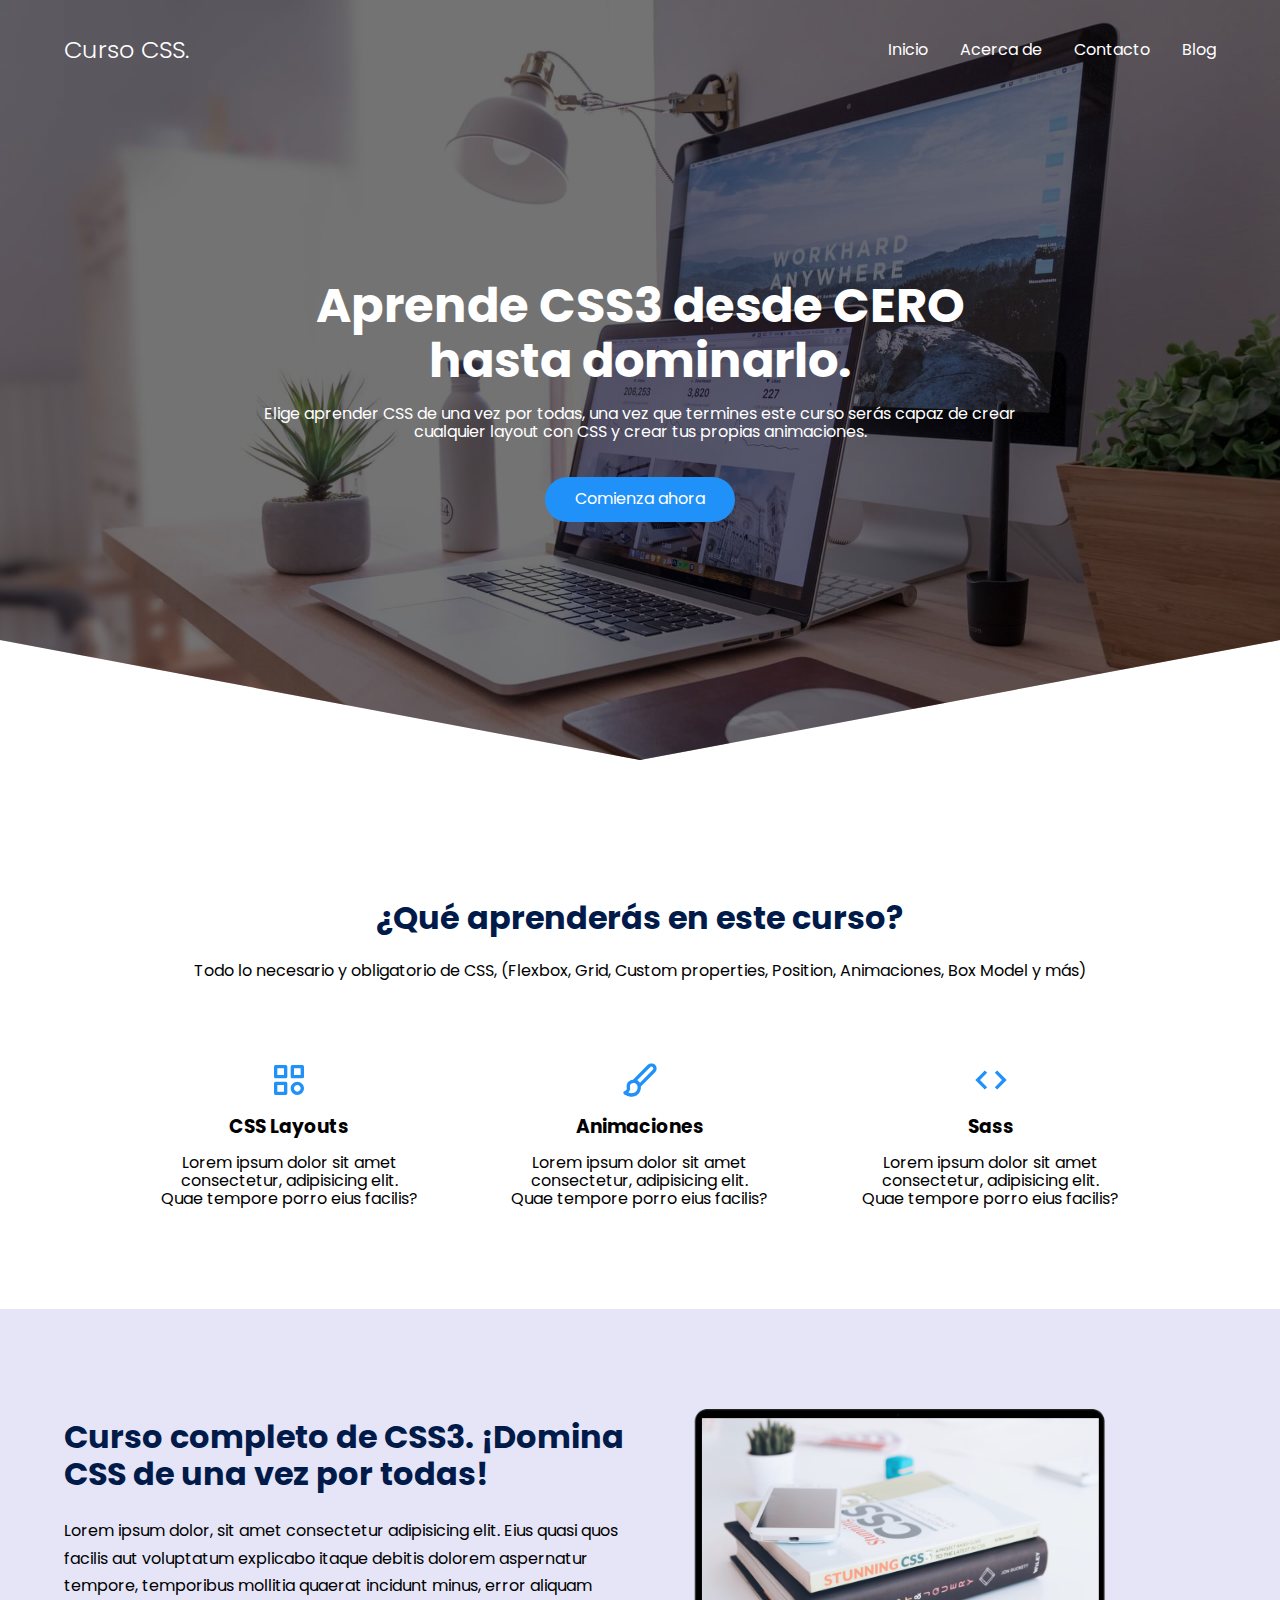
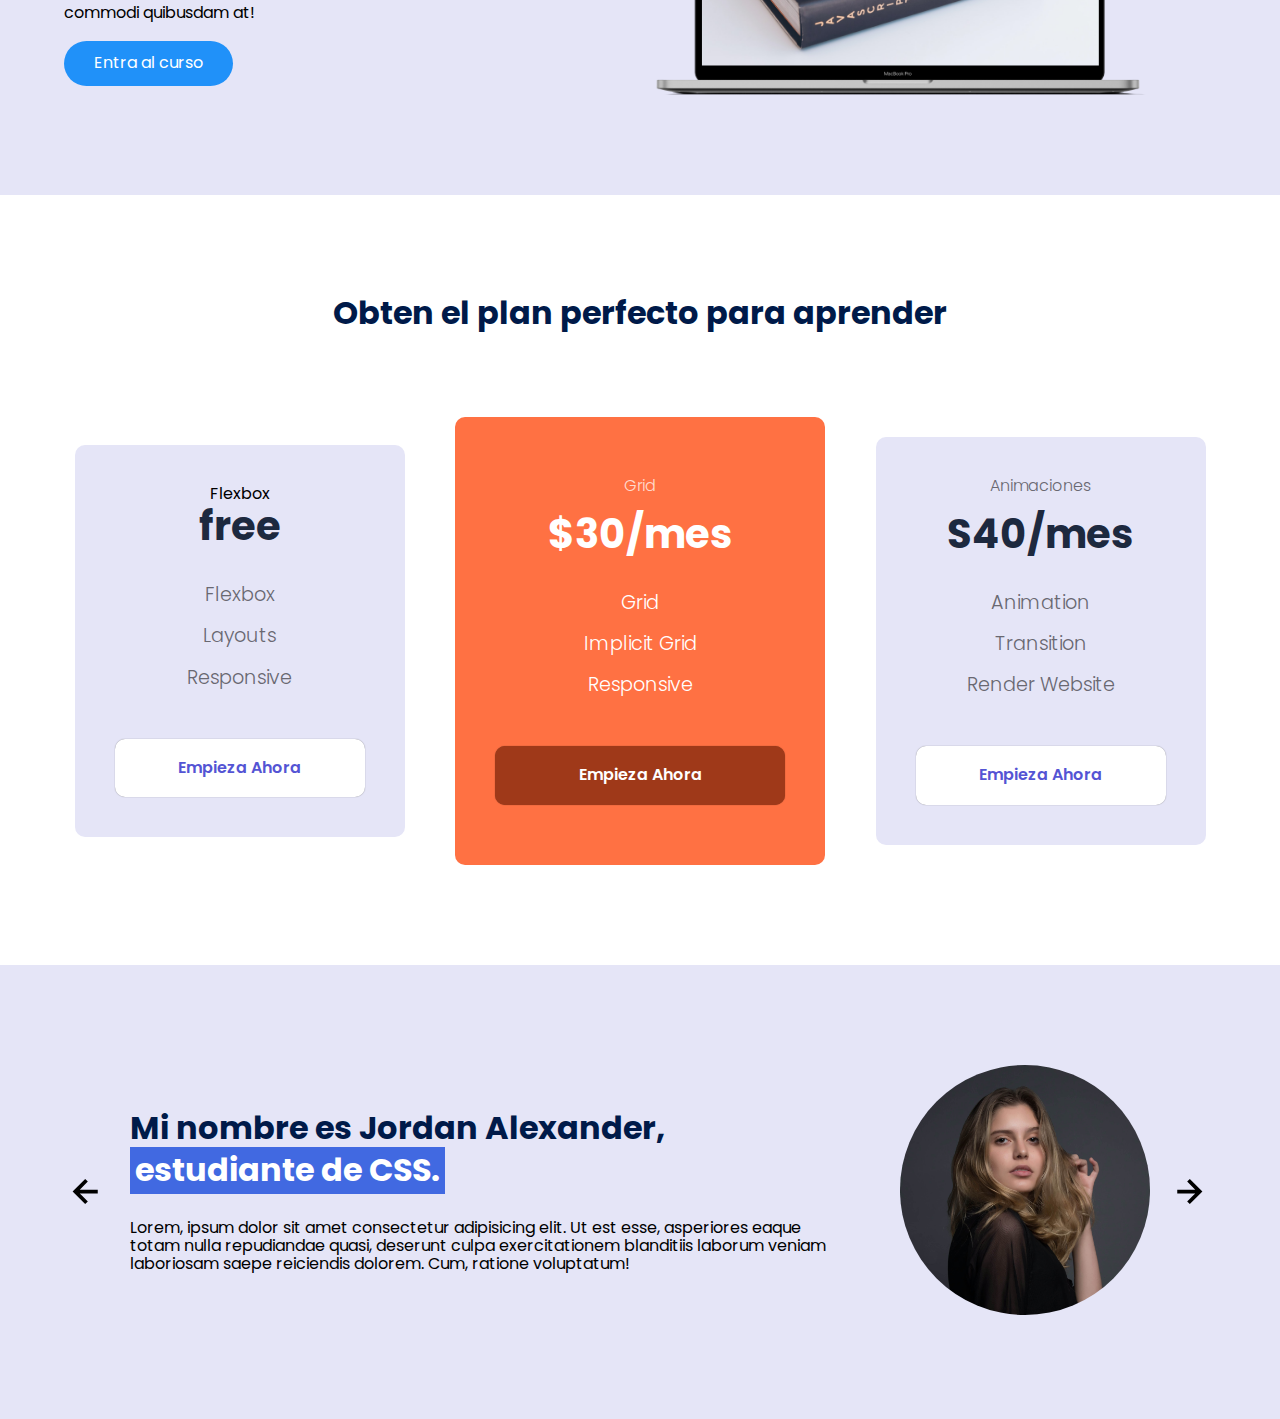
==== HTML/pagland/html/index.html @ 45f551f8 "Version ejemplo base" ====
<!DOCTYPE html>
<html lang="en">
<head>
    <meta charset="UTF-8">
    <meta name="viewport" content="width=device-width, initial-scale=1.0">
    <title>Curso Css</title>
    <link rel="shortcut icon" href="C:\Users\josel\OneDrive\Documentos\Desarrollo\HTML\pagland\images\favicon.png
" type="image/x-icon">
<link rel="stylesheet" href="..\css\nomalize.css">
<link rel="stylesheet" href="..\css\style.css">
</head>
<body>
    <header class="hero">
        <nav class="nav container">
            <div class="nav_logo">
                <h2 class="nav_title">Curso CSS.</h2>
            </div>

            <ul class="nav_link nav_link--menu">
                <li class="nav_items">
                    <a href="#" class="nav_links">Inicio</a>
                </li>
                <li class="nav_items">
                    <a href="#" class="nav_links">Acerca de</a>
                </li>
                <li class="nav_items">
                    <a href="#" class="nav_links">Contacto</a>
                </li>
                <li class="nav_items">
                    <a href="#" class="nav_links">Blog</a>
                </li>

                <img src="./images/close.svg" class="nav_close">
            </ul>

            <div class="nav_menu">
                <img src="./images/menu.svg" class="nav_img">
            </div>
        </nav>

        <section class="hero_container container">
            <h1 class="hero_title">Aprende CSS3 desde CERO hasta dominarlo.</h1>
            <p class="hero_paragraph">Elige aprender CSS de una vez por todas, una vez que termines este curso serás
                capaz de crear cualquier layout con CSS y crear tus propias animaciones.</p>
            <a href="#" class="cta">Comienza ahora</a>
        </section>
    </header>
    
    <main>
        
        <section class="container about">
            <h2 class="subtitle">¿Qué aprenderás en este curso?</h2>
            <p class="about__paragraph">Todo lo necesario y obligatorio de CSS, (Flexbox, Grid, Custom properties,
                Position, Animaciones, Box Model y más)</p>

            <div class="about_main">
                <article class="about_icons">
                    <img src="../images/shapes.svg" class="about_icon">
                    <h3 class="about__title">CSS Layouts</h3>
                    <p class="about__paragrah">Lorem ipsum dolor sit amet consectetur, adipisicing elit. Quae tempore
                        porro eius facilis?</p>
                </article>

                <article class="about_icons">
                    <img src="../images/paint.svg" class="about_icon">
                    <h3 class="about_title">Animaciones</h3>
                    <p class="about_paragrah">Lorem ipsum dolor sit amet consectetur, adipisicing elit. Quae tempore
                        porro eius facilis?</p>
                </article>

                <article class="about_icons">
                    <img src="../images/code.svg" class="about_icon">
                    <h3 class="about__title">Sass</h3>
                    <p class="about__paragrah">Lorem ipsum dolor sit amet consectetur, adipisicing elit. Quae tempore
                        porro eius facilis?</p>
                </article>
            </div>
        </section>
        <section class="knowledge">
            <div class="knowledge_container container">
                <div class="knowledege_texts">
                    <h2 class="subtitle">Curso completo de CSS3. ¡Domina CSS de una vez por todas!</h2>
                    <p class="knowledge_paragraph">Lorem ipsum dolor, sit amet consectetur adipisicing elit.
                         Eius quasi quos facilis aut voluptatum explicabo itaque debitis dolorem aspernatur 
                         tempore, temporibus mollitia quaerat incidunt minus, error aliquam commodi quibusdam at!</p>
                         <a href="#" class="cta">Entra al curso</a>
                </div>
                <section class="knowledge_picture">
                    <img src="..\images\macbook.png" alt="" class="knowledge_img">
                </section>
            </div>
        </section>

        <section class="price container">
            <h2 class="subtitle">Obten el plan perfecto para aprender</h2>
            <div class="price_table">
                <div class="price_element">
                    <p class="price">Flexbox</p>
                    <h3 class="price_price">free</h3>

                    <div class="price_items">
                        <p class="price_feature">Flexbox</p>
                        <p class="price_feature">Layouts</p>
                        <p class="price_feature">Responsive</p>

                    </div>
                    <a href="#" class="price_cta">Empieza Ahora</a>
                </div>

                <div class="price_element price_element_best">
                    <p class="price_name">Grid</p>
                    <h3 class="price_price">$30/mes</h3>

                    <div class="price_items">
                        <p class="price_feature">Grid</p>
                        <p class="price_feature">Implicit Grid</p>
                        <p class="price_feature">Responsive</p>

                    </div>
                    <a href="#" class="price_cta">Empieza Ahora</a>
                </div>

                <div class="price_element">
                    <p class="price_name">Animaciones</p>
                    <h3 class="price_price">S40/mes</h3>

                    <div class="price_items">
                        <p class="price_feature">Animation</p>
                        <p class="price_feature">Transition</p>
                        <p class="price_feature">Render Website</p>

                    </div>
                    <a href="#" class="price_cta">Empieza Ahora</a>
                </div>


            </div>
        </section>

        <section class="testimony">
            <div class="testimony_container container">
                <img src="../images/leftarrow.svg" class="testimony_arrow" id="before">

                <section class="testimony_body testimony_body--show" data-id="1">
                    <div class="testimony_texts">
                        <h2 class="subtitle">Mi nombre es Jordan Alexander, <span class="testimony_course">estudiante
                                de CSS.</span></h2>
                        <p class="testimony_review">Lorem, ipsum dolor sit amet consectetur adipisicing elit. Ut est
                            esse, asperiores eaque totam nulla repudiandae quasi, deserunt culpa exercitationem
                            blanditiis laborum veniam laboriosam saepe reiciendis dolorem. Cum, ratione voluptatum!</p>
                    </div>

                    <figure class="testimony_picture">
                        <img src="../images/face.jpg" class="testimony_img">
                    </figure>
                </section>

                <section class="testimony_body" data-id="2">
                    <div class="testimony_texts">
                        <h2 class="subtitle">Mi nombre es Alejandra Perez, <span class="testimony_course">estudiante de
                                CSS.</span></h2>
                        <p class="testimony_review">Lorem, ipsum dolor sit amet consectetur adipisicing elit. Ut est
                            esse, asperiores eaque laborum veniam laboriosam saepe reiciendis dolorem. Cum, ratione
                            voluptatum!</p>
                    </div>

                    <figure class="testimony_picture">
                        <img src="../images/face2.jpg" class="testimony_img">
                    </figure>
                </section>

                <section class="testimony_body" data-id="3">
                    <div class="testimony_texts">
                        <h2 class="subtitle">Mi nombre es Karen Arteaga, <span class="testimony_course">estudiante de
                                CSS.</span></h2>
                        <p class="testimony_review">Lorem, ipsum dolor sit amet consectetur adipisicing elit. Ut est
                            esse, niam laboriosam saepe reiciendis dolorem. Cum, ratione voluptatum!</p>
                    </div>

                    <figure class="testimony_picture">
                        <img src="../images/face3.jpg" class="testimony_img">
                    </figure>
                </section>

                <section class="testimony_body" data-id="4">
                    <div class="testimony_texts">
                        <h2 class="subtitle">Mi nombre es Kevin Ramirez, <span class="testimony_course">estudiante de
                                CSS.</span></h2>
                        <p class="testimony_review">Lorem, ipsum dolor sit amet consectetur adipisicing elit. Ut est
                            esse, niam laboriosam saepe reiciendis dolorem. Cum, ratione voluptatum!</p>
                    </div>

                    <figure class="testimony_picture">
                        <img src="../images/face4.jpg" class="testimony_img">
                    </figure>
                </section>


                <img src="../images/rightarrow.svg" class="testimony_arrow" id="next">
            </div>
        </section>
    </main>
</body>
</html>
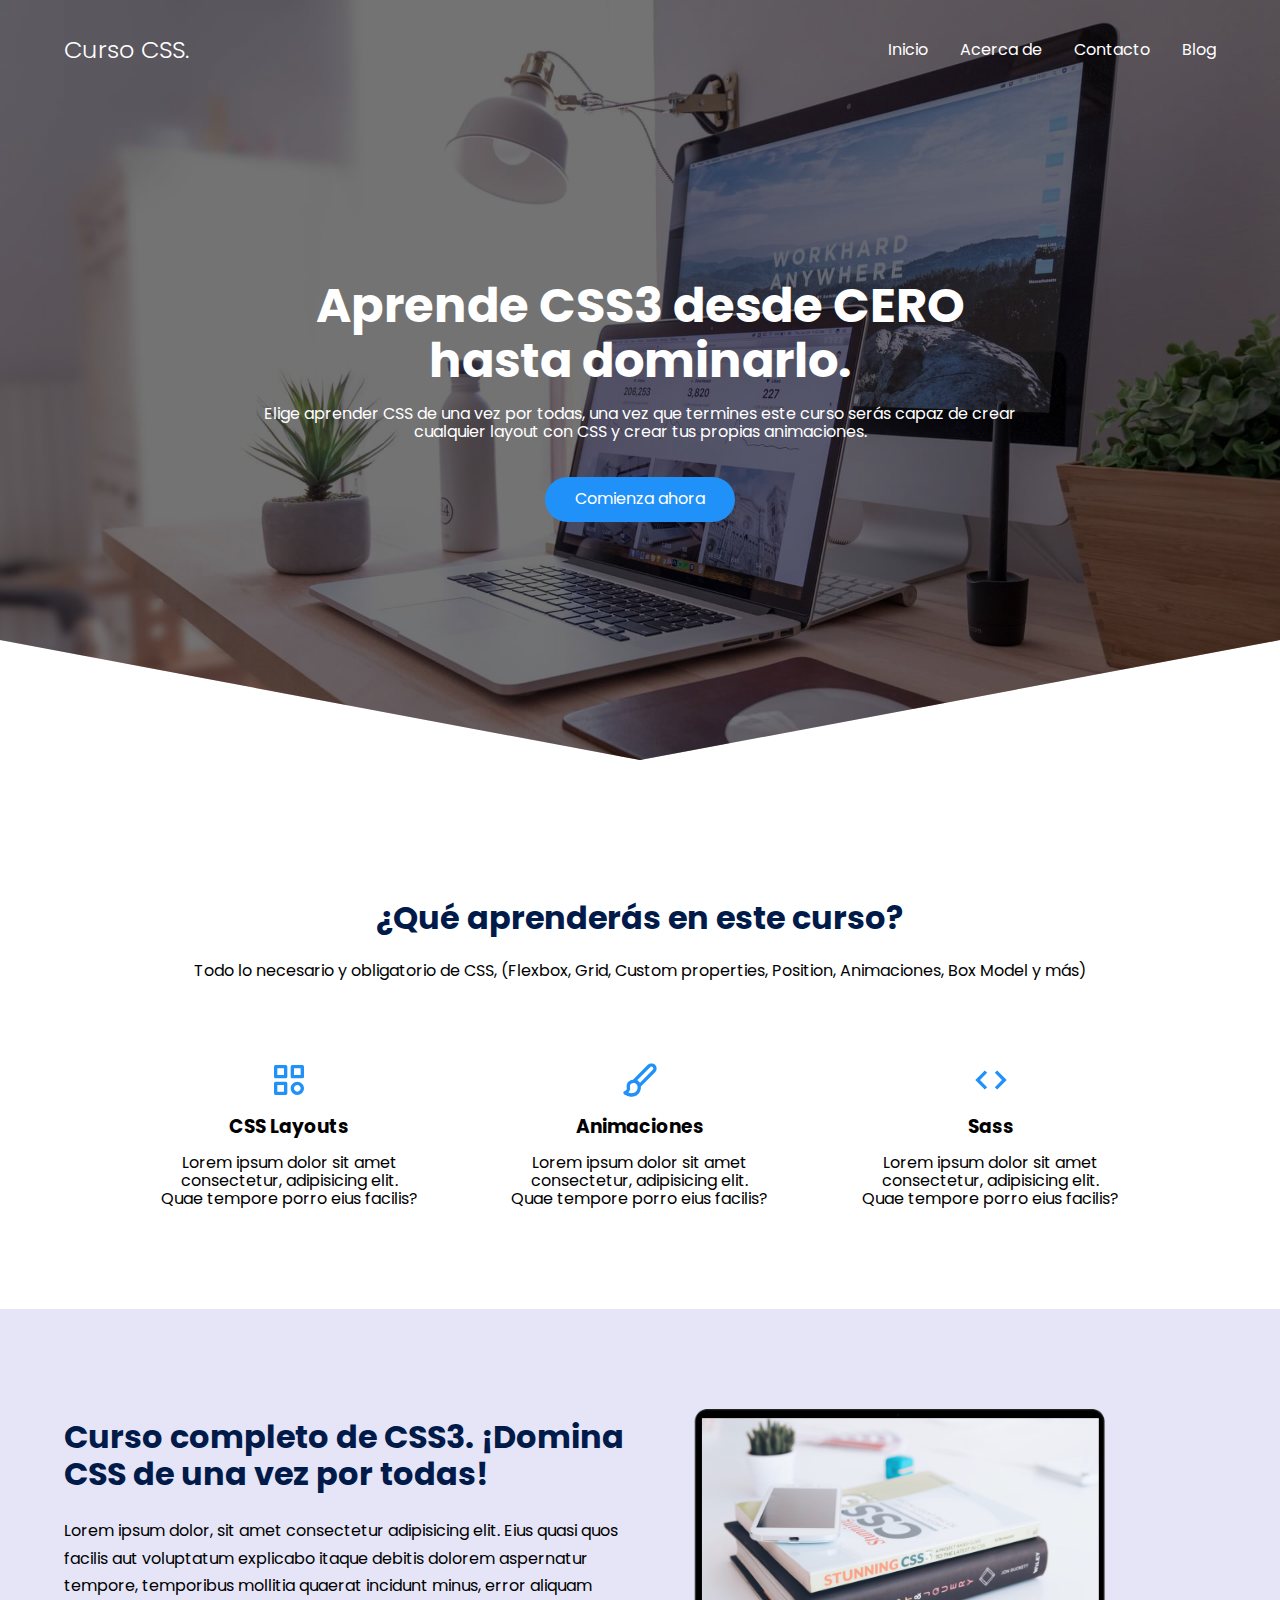
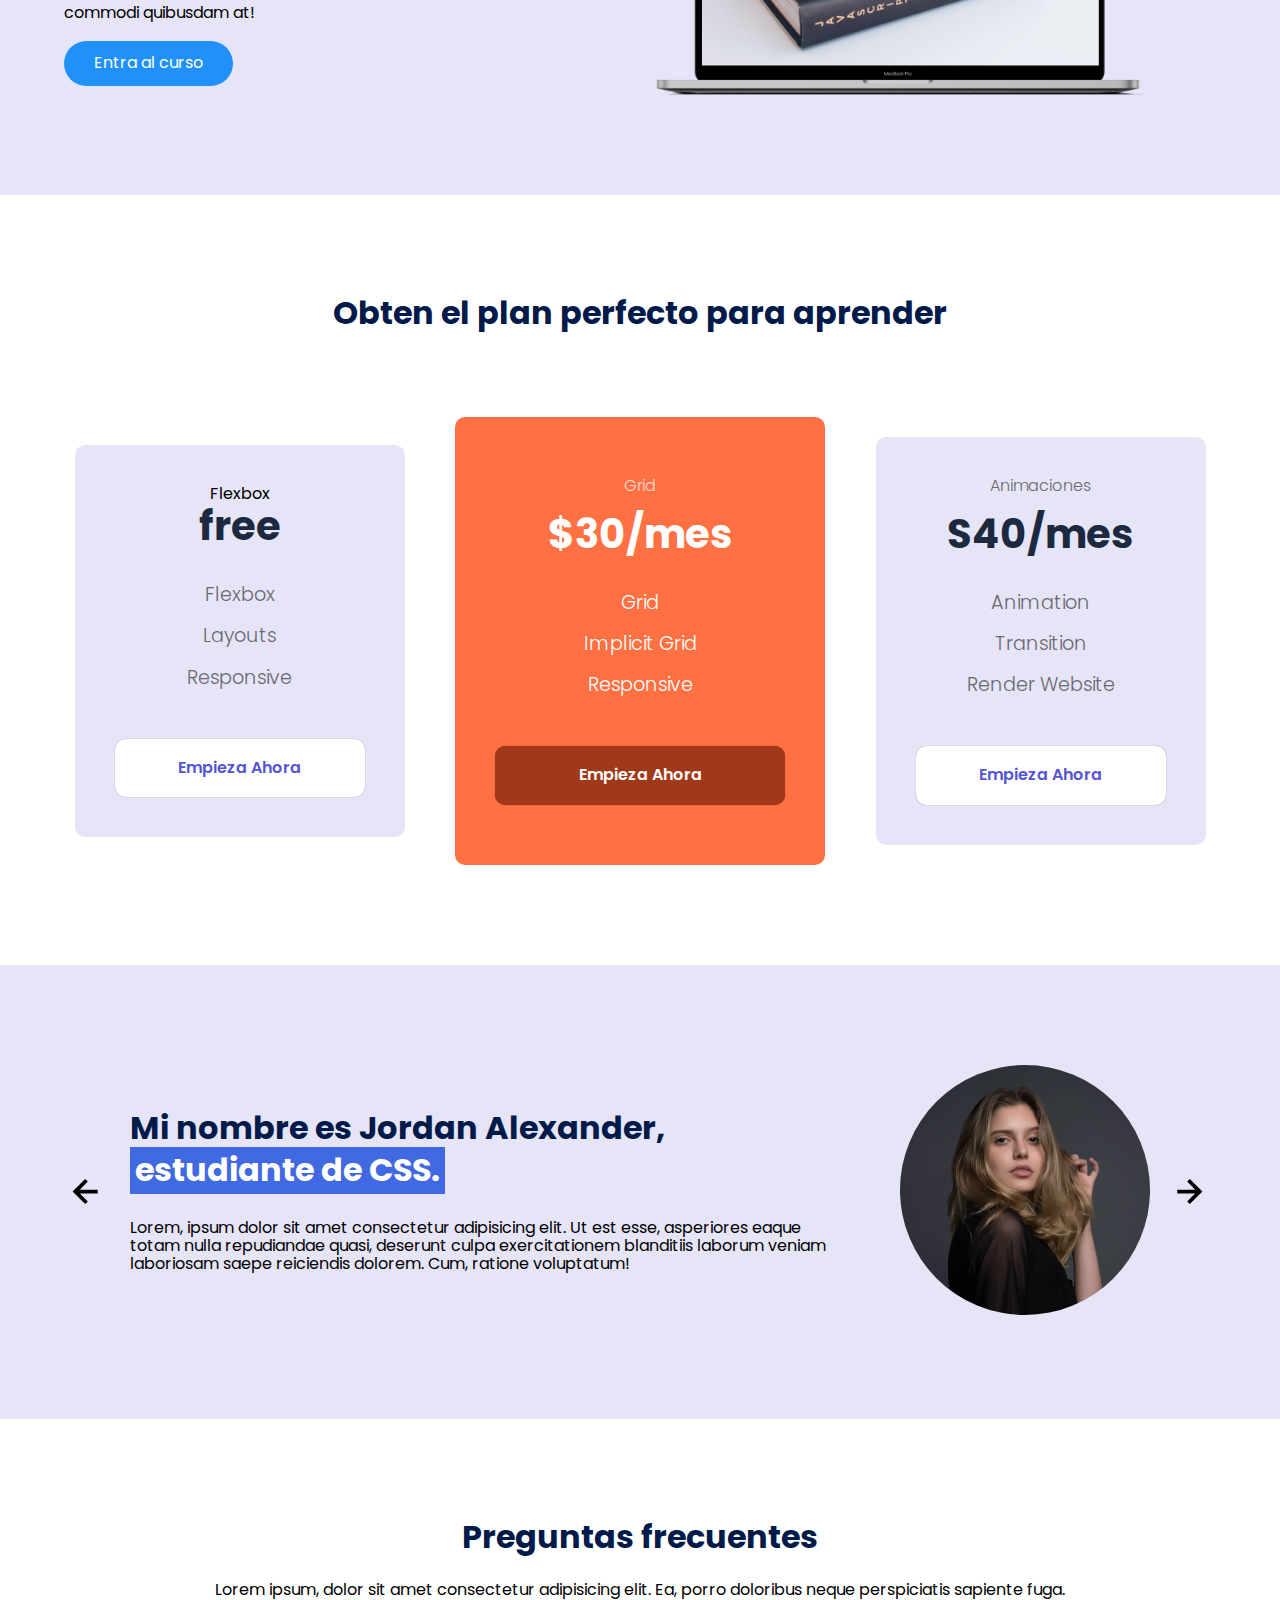
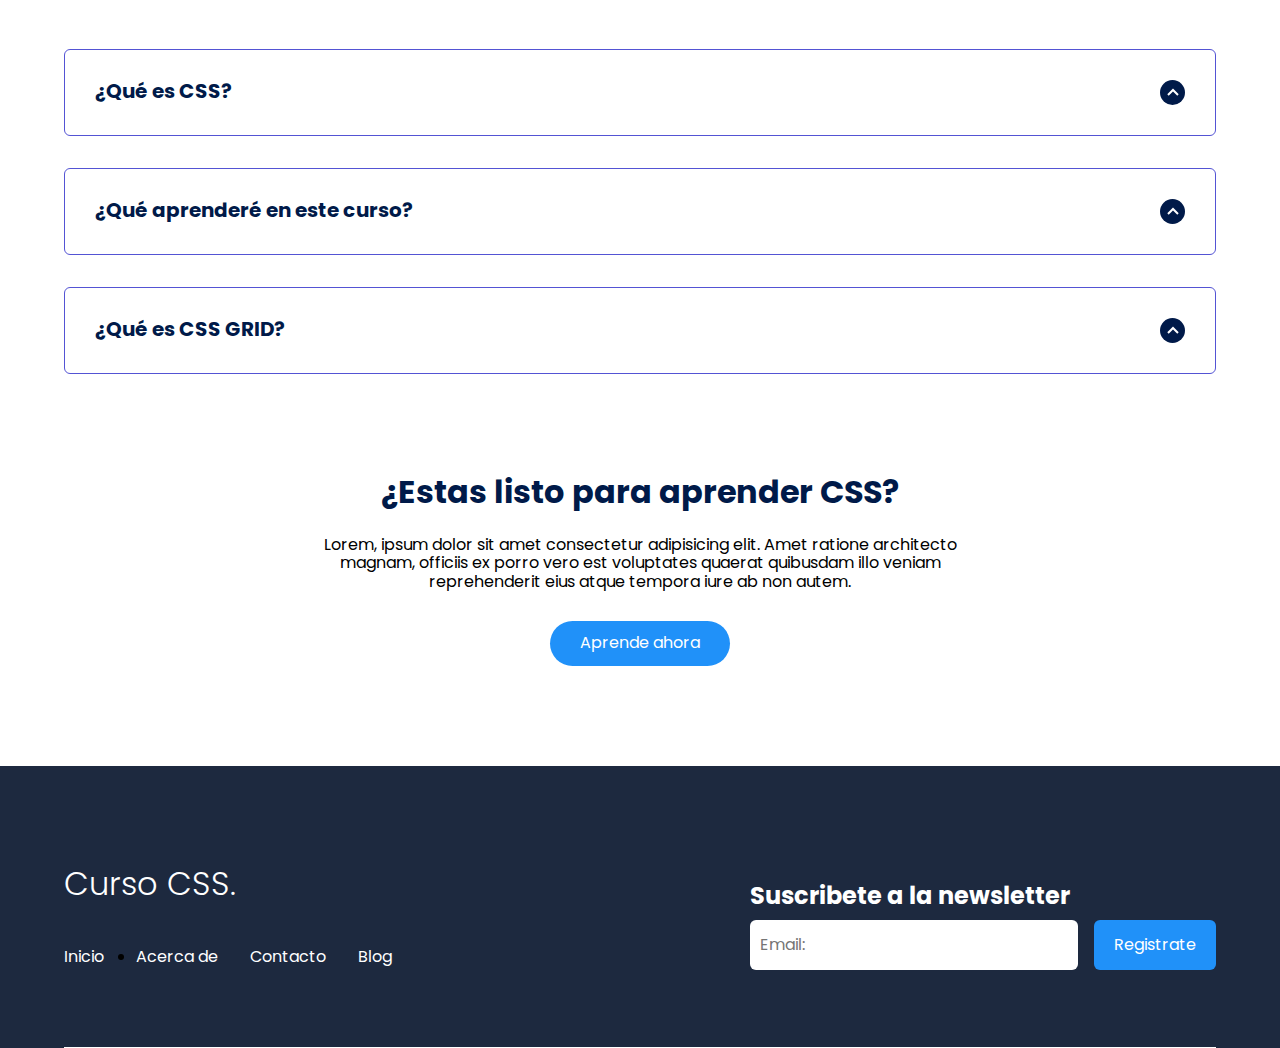
==== commit 42b25938: "Avance practica base ejemplo" ====
--- a/HTML/pagland/html/index.html
+++ b/HTML/pagland/html/index.html
@@ -199,6 +199,108 @@
                 <img src="../images/rightarrow.svg" class="testimony_arrow" id="next">
             </div>
         </section>
+
+        <section class="questions container">
+            <h2 class="subtitle">Preguntas frecuentes</h2>
+            <p class="questions_paragraph">Lorem ipsum, dolor sit amet consectetur adipisicing elit. Ea, porro
+                doloribus neque perspiciatis sapiente fuga.</p>
+
+            <section class="questions_container">
+                <article class="questions_padding">
+                    <div class="questions_answer">
+                        <h3 class="questions_title">¿Qué es CSS?
+                            <span class="questions_arrow">
+                                <img src="../images/arrow.svg" class="questions_img">
+                            </span>
+                        </h3>
+
+                        <p class="questions_show">Lorem ipsum, dolor sit amet consectetur adipisicing elit. Quos
+                            facere, quidem eum id excepturi assumenda explicabo nam accusamus veritatis voluptates
+                            eveniet adipisci, dicta nihil nemo modi possimus officiis quam atque? Lorem ipsum, dolor sit
+                            amet consectetur adipisicing elit. Quos facere, quidem eum id excepturi assumenda explicabo
+                            nam accusamus veritatis voluptates eveniet adipisci, dicta nihil nemo modi possimus officiis
+                            quam atque?</p>
+                    </div>
+                </article>
+
+                <article class="questions_padding">
+                    <div class="questions_answer">
+                        <h3 class="questions_title">¿Qué aprenderé en este curso?
+                            <span class="questions_arrow">
+                                <img src="../images/arrow.svg" class="questions_img">
+                            </span>
+                        </h3>
+
+                        <p class="questions_show">Lorem ipsum, dolor sit amet consectetur adipisicing elit. Quos
+                            facere, quidem eum id excepturi assumenda explicabo nam accusamus veritatis voluptates
+                            eveniet adipisci, dicta nihil nemo modi possimus officiis quam atque? Lorem ipsum, dolor sit
+                            amet consectetur adipisicing elit. Quos facere, quidem eum id excepturi assumenda explicabo
+                            nam accusamus veritatis voluptates eveniet adipisci, dicta nihil nemo modi possimus officiis
+                            quam atque?</p>
+                    </div>
+                </article>
+
+                <article class="questions_padding">
+                    <div class="questions_answer">
+                        <h3 class="questions_title">¿Qué es CSS GRID?
+                            <span class="questions_arrow">
+                                <img src="../images/arrow.svg" class="questions_img">
+                            </span>
+                        </h3>
+
+                        <p class="questions_show">Lorem ipsum, dolor sit amet consectetur adipisicing elit. Quos
+                            facere, quidem eum id excepturi assumenda explicabo nam accusamus veritatis voluptates
+                            eveniet adipisci, dicta nihil nemo modi possimus officiis quam atque? Lorem ipsum, dolor sit
+                            amet consectetur adipisicing elit. Quos facere, quidem eum id excepturi assumenda explicabo
+                            nam accusamus veritatis voluptates eveniet adipisci, dicta nihil nemo modi possimus officiis
+                            quam atque?</p>
+                    </div>
+                </article>
+            </section>
+
+            <section class="questions_offer">
+                <h2 class="subtitle">¿Estas listo para aprender CSS?</h2>
+                <p class="questions_copy">Lorem, ipsum dolor sit amet consectetur adipisicing elit. Amet ratione
+                    architecto magnam, officiis ex porro vero est voluptates quaerat quibusdam illo veniam reprehenderit
+                    eius atque tempora iure ab non autem.</p>
+                <a href="#" class="cta">Aprende ahora</a>
+            </section>
+        </section>
+
+        <script src="../js/slider.js"></script>
+        <script src="../js/questions.js"></script>
+
     </main>
+   
+    <footer class="footer">
+        <section class="footer_container container">
+            <nav class="nav nav--footer">
+                <h2 class="footer_title">Curso CSS.</h2>
+
+                <ul class="nav_link nav_link--footer">
+                    <li class="nav_items">
+                        <a href="#" class="nav_links">Inicio</a>
+                    </li>
+                    <li class="nav__items">
+                        <a href="#" class="nav_links">Acerca de</a>
+                    </li>
+                    <li class="nav_items">
+                        <a href="#" class="nav_links">Contacto</a>
+                    </li>
+                    <li class="nav_items">
+                        <a href="#" class="nav_links">Blog</a>
+                    </li>
+                </ul>
+            </nav>
+
+            <form class="footer_form" action="https://formspree.io/f/mknkkrkj" method="POST">
+                <h2 class="footer_newsletter">Suscribete a la newsletter</h2>
+                <div class="footer_inputs">
+                    <input type="email" placeholder="Email:" class="footer_input" name="_replyto">
+                    <input type="submit" value="Registrate" class="footer_submit">
+                </div>
+            </form>
+        </section>
+
 </body>
 </html>